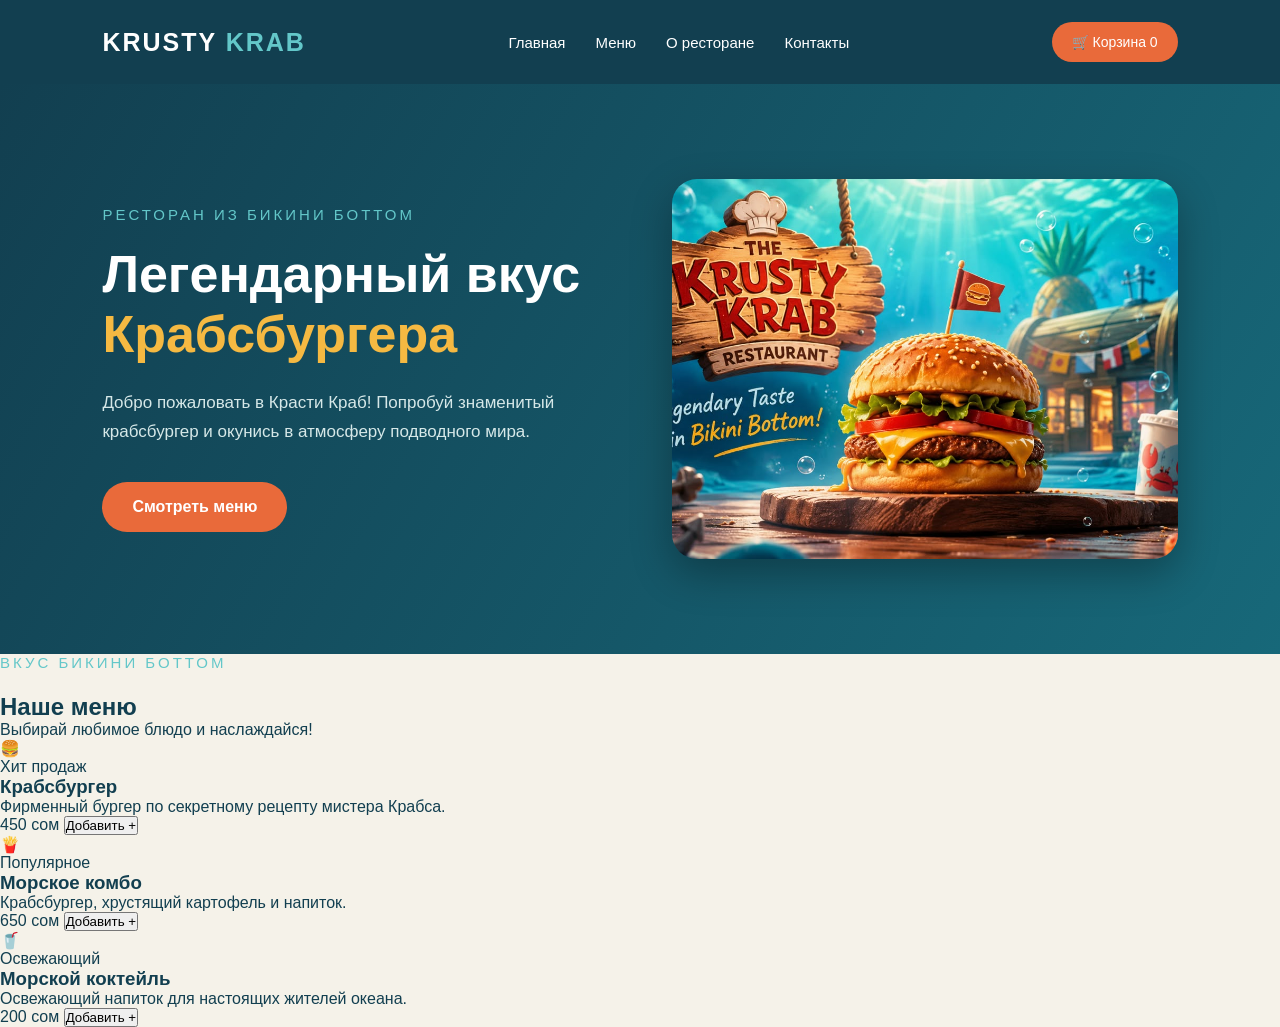
==== index.html @ 6814d585 "Update index.html" ====
<!DOCTYPE html>
<html lang="ru">
<head>
    <meta charset="UTF-8">
    <meta name="viewport" content="width=device-width, initial-scale=1.0">
    <title>Krusty Krab — Ресторан</title>

    <link rel="stylesheet" href="style.css">
</head>

<body>

    <!-- Шапка сайта -->
    <header class="site-header">

        <a href="#home" class="logo">
            KRUSTY <span>KRAB</span>
        </a>

        <nav class="main-nav">
            <a href="#home">Главная</a>
            <a href="#menu">Меню</a>
            <a href="#about">О ресторане</a>
            <a href="#contacts">Контакты</a>
        </nav>

        <a href="#cart" class="cart-link">
            🛒 Корзина <span>0</span>
        </a>

    </header>

    <!-- Главный экран -->
    <main>

        <section class="hero" id="home">

            <div class="hero-content">

                <p class="eyebrow">Ресторан из Бикини Боттом</p>

                <h1>
                    Легендарный вкус
                    <span>Крабсбургера</span>
                </h1>

                <p class="hero-description">
                    Добро пожаловать в Красти Краб!
                    Попробуй знаменитый крабсбургер
                    и окунись в атмосферу подводного мира.
                </p>

                <a href="#menu" class="hero-button">
                    Смотреть меню
                </a>

            </div>

            <div class="hero-visual">
                <img
                    src="WhatsApp Image 2026-11-06 at 10.32.50.jpeg"
                    alt="Крабсбургер ресторана Красти Краб"
                >
            </div>

        </section>
<!-- МЕНЮ РЕСТОРАНА -->
        <section class="menu-section" id="menu">

            <div class="section-heading">
                <p class="eyebrow">Вкус Бикини Боттом</p>
                <h2>Наше меню</h2>
                <p>Выбирай любимое блюдо и наслаждайся!</p>
            </div>

            <div class="menu-cards">

                <!-- Карточка 1 -->
                <div class="menu-card">
                    <div class="food-image">🍔</div>
                    <div class="food-info">
                        <span class="food-category">Хит продаж</span>
                        <h3>Крабсбургер</h3>
                        <p>Фирменный бургер по секретному рецепту мистера Крабса.</p>
                        <div class="food-bottom">
                            <span class="price">450 сом</span>
                            <button class="add-button">Добавить +</button>
                        </div>
                    </div>
                </div>

                <!-- Карточка 2 -->
                <div class="menu-card">
                    <div class="food-image">🍟</div>
                    <div class="food-info">
                        <span class="food-category">Популярное</span>
                        <h3>Морское комбо</h3>
                        <p>Крабсбургер, хрустящий картофель и напиток.</p>
                        <div class="food-bottom">
                            <span class="price">650 сом</span>
                            <button class="add-button">Добавить +</button>
                        </div>
                    </div>
                </div>

                <!-- Карточка 3 -->
                <div class="menu-card">
                    <div class="food-image">🥤</div>
                    <div class="food-info">
                        <span class="food-category">Освежающий</span>
                        <h3>Морской коктейль</h3>
                        <p>Освежающий напиток для настоящих жителей океана.</p>
                        <div class="food-bottom">
                            <span class="price">200 сом</span>
                            <button class="add-button">Добавить +</button>
                        </div>
                    </div>
                </div>

            </div>

        </section>
    </main>

</body>
</html>
---- style.css ----
/* ===== ОСНОВНЫЕ НАСТРОЙКИ ===== */

* {
    margin: 0;
    padding: 0;
    box-sizing: border-box;
}

html {
    scroll-behavior: smooth;
}

body {
    font-family: Arial, sans-serif;
    background-color: #f5f2e9;
    color: #123f50;
}

/* ===== ШАПКА САЙТА ===== */

.site-header {
    display: flex;
    align-items: center;
    justify-content: space-between;
    padding: 22px 8%;
    background-color: #123f50;
    gap: 30px;
}

.logo {
    color: #ffffff;
    font-size: 25px;
    font-weight: bold;
    text-decoration: none;
    letter-spacing: 2px;
}

.logo span {
    color: #63c7c9;
}

.main-nav {
    display: flex;
    gap: 30px;
}

.main-nav a {
    color: #ffffff;
    text-decoration: none;
    font-size: 15px;
    transition: color 0.3s;
}

.main-nav a:hover {
    color: #63c7c9;
}

.cart-link {
    background-color: #e96a3a;
    color: white;
    text-decoration: none;
    padding: 12px 20px;
    border-radius: 25px;
    font-size: 14px;
}

.cart-link:hover {
    background-color: #f5b942;
    color: #123f50;
}

/* ===== ГЛАВНЫЙ ЭКРАН ===== */

.hero {
    display: flex;
    align-items: center;
    justify-content: space-between;
    gap: 50px;
    padding: 75px 8%;
    min-height: 570px;
    background: linear-gradient(
        120deg,
        #123f50,
        #176879
    );
    color: white;
}

.hero-content {
    max-width: 520px;
}

.eyebrow {
    color: #63c7c9;
    font-size: 15px;
    text-transform: uppercase;
    letter-spacing: 3px;
    margin-bottom: 22px;
}

.hero-content h1 {
    font-size: 52px;
    line-height: 1.15;
    margin-bottom: 25px;
}

.hero-content h1 span {
    color: #f5b942;
}

.hero-description {
    color: #d6e8e8;
    font-size: 17px;
    line-height: 1.7;
    margin-bottom: 35px;
}

.hero-button {
    display: inline-block;
    background-color: #e96a3a;
    color: white;
    text-decoration: none;
    padding: 16px 30px;
    border-radius: 30px;
    font-size: 16px;
    font-weight: bold;
    transition: 0.3s;
}

.hero-button:hover {
    background-color: #f5b942;
    color: #123f50;
    transform: translateY(-3px);
}

/* ===== ИЗОБРАЖЕНИЕ ===== */

.hero-visual {
    flex: 1;
    max-width: 570px;
}

.hero-visual img {
    display: block;
    width: 100%;
    height: 380px;
    object-fit: cover;
    border-radius: 25px;
    box-shadow: 0 15px 40px rgba(0, 0, 0, 0.3);
}

/* ===== АДАПТАЦИЯ ДЛЯ ТЕЛЕФОНОВ ===== */

@media (max-width: 768px) {

    .site-header {
        flex-direction: column;
        padding: 20px;
    }

    .main-nav {
        flex-wrap: wrap;
        justify-content: center;
        gap: 15px;
    }

    .hero {
        flex-direction: column;
        text-align: center;
        padding: 50px 20px;
    }

    .hero-content h1 {
        font-size: 36px;
    }

    .hero-visual {
        width: 100%;
    }

    .hero-visual img {
        height: auto;
    }
}
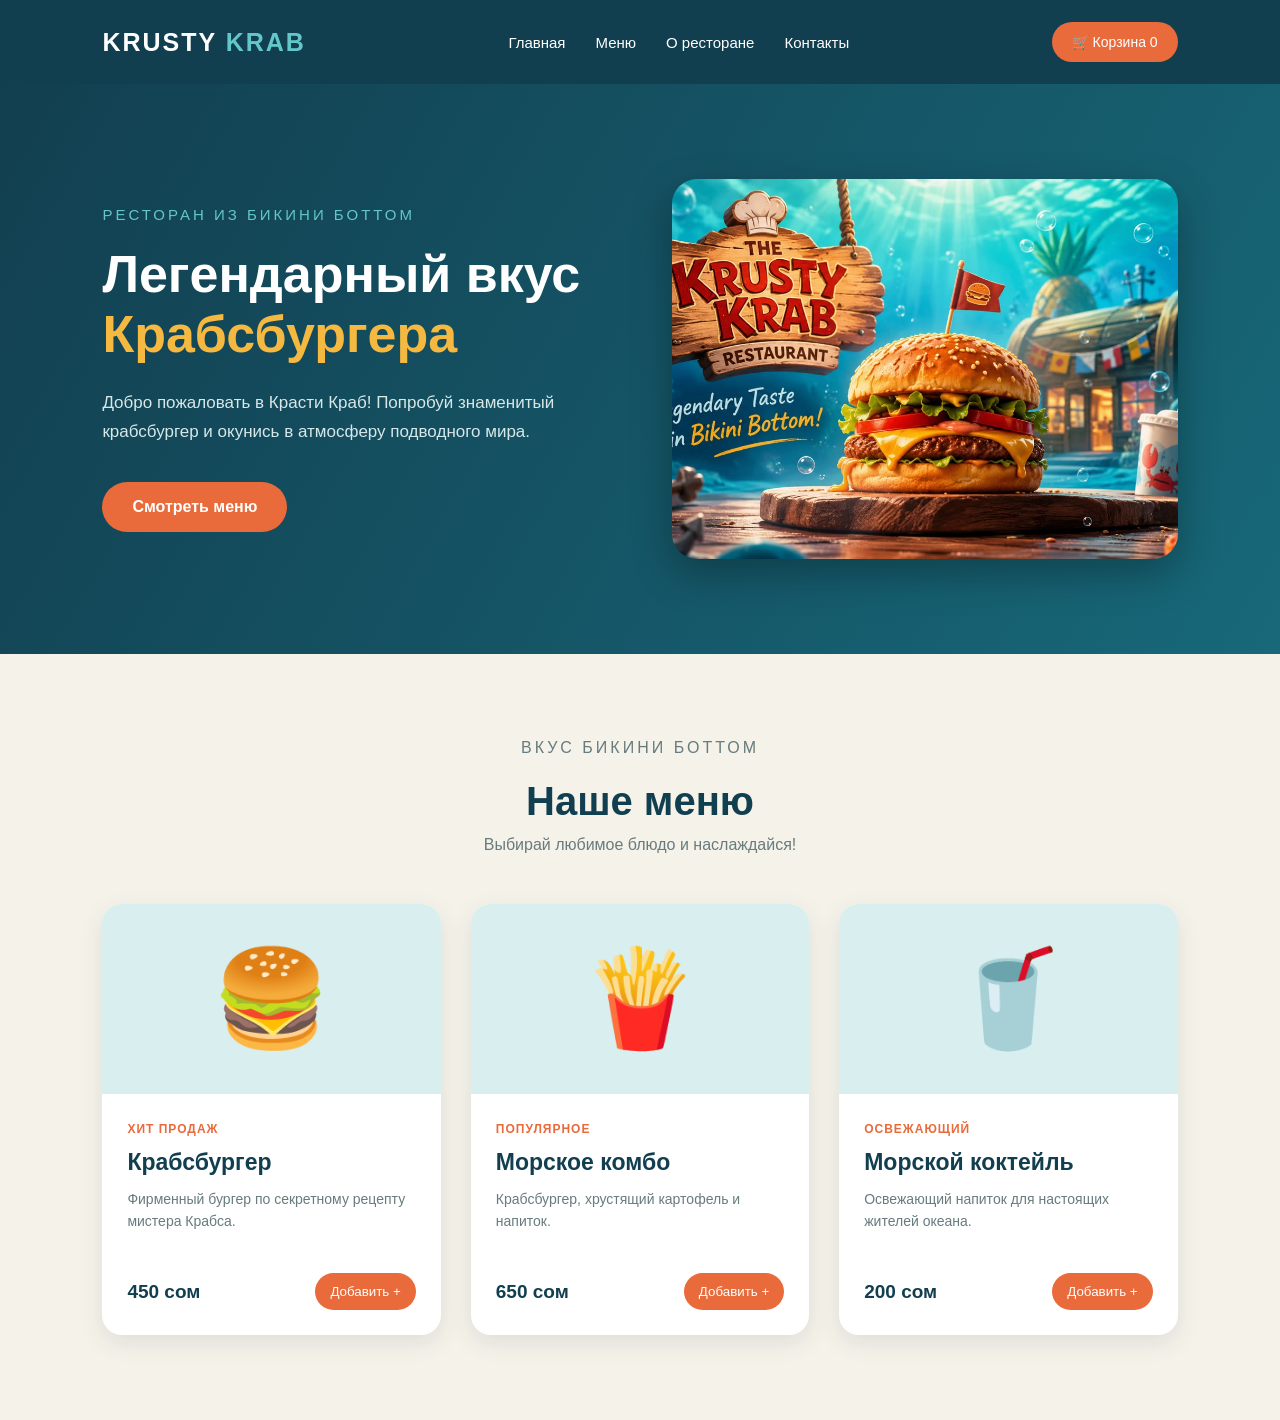
==== commit bd0ea7e1: "Update index.html" ====
--- a/index.html
+++ b/index.html
@@ -25,7 +25,7 @@
         </nav>
 
         <a href="#cart" class="cart-link">
-            🛒 Корзина <span>0</span>
+           🛒 Корзина <span id="cart-count">0</span>
         </a>
 
     </header>
@@ -121,6 +121,6 @@
 
         </section>
     </main>
-
+<script src="script.js"></script>
 </body>
 </html>
--- a/style.css
+++ b/style.css
@@ -182,3 +182,120 @@
         height: auto;
     }
 }
+/* ===== МЕНЮ РЕСТОРАНА ===== */
+
+.menu-section {
+    padding: 85px 8%;
+    background-color: #f5f2e9;
+}
+
+.section-heading {
+    text-align: center;
+    margin-bottom: 50px;
+}
+
+.section-heading h2 {
+    font-size: 40px;
+    color: #123f50;
+    margin: 12px 0;
+}
+
+.section-heading p {
+    color: #687b7e;
+    font-size: 16px;
+}
+
+/* Карточки */
+
+.menu-cards {
+    display: grid;
+    grid-template-columns: repeat(3, 1fr);
+    gap: 30px;
+}
+
+.menu-card {
+    background-color: white;
+    border-radius: 20px;
+    overflow: hidden;
+    box-shadow: 0 8px 25px rgba(18, 63, 80, 0.1);
+    transition: transform 0.3s, box-shadow 0.3s;
+}
+
+.menu-card:hover {
+    transform: translateY(-8px);
+    box-shadow: 0 15px 30px rgba(18, 63, 80, 0.18);
+}
+
+.food-image {
+    height: 190px;
+    display: flex;
+    justify-content: center;
+    align-items: center;
+    font-size: 95px;
+    background-color: #d9eeee;
+}
+
+.food-info {
+    padding: 25px;
+}
+
+.food-category {
+    color: #e96a3a;
+    font-size: 12px;
+    font-weight: bold;
+    text-transform: uppercase;
+    letter-spacing: 1px;
+}
+
+.food-info h3 {
+    font-size: 23px;
+    margin: 12px 0;
+    color: #123f50;
+}
+
+.food-info p {
+    color: #687b7e;
+    font-size: 14px;
+    line-height: 1.6;
+    min-height: 65px;
+}
+
+.food-bottom {
+    display: flex;
+    justify-content: space-between;
+    align-items: center;
+    gap: 10px;
+    margin-top: 20px;
+}
+
+.price {
+    color: #123f50;
+    font-size: 19px;
+    font-weight: bold;
+}
+
+.add-button {
+    background-color: #e96a3a;
+    color: white;
+    border: none;
+    padding: 11px 15px;
+    border-radius: 20px;
+    cursor: pointer;
+    transition: 0.3s;
+}
+
+.add-button:hover {
+    background-color: #123f50;
+}
+
+/* Адаптация меню для телефона */
+
+@media (max-width: 768px) {
+    .menu-cards {
+        grid-template-columns: 1fr;
+    }
+
+    .section-heading h2 {
+        font-size: 32px;
+    }
+}
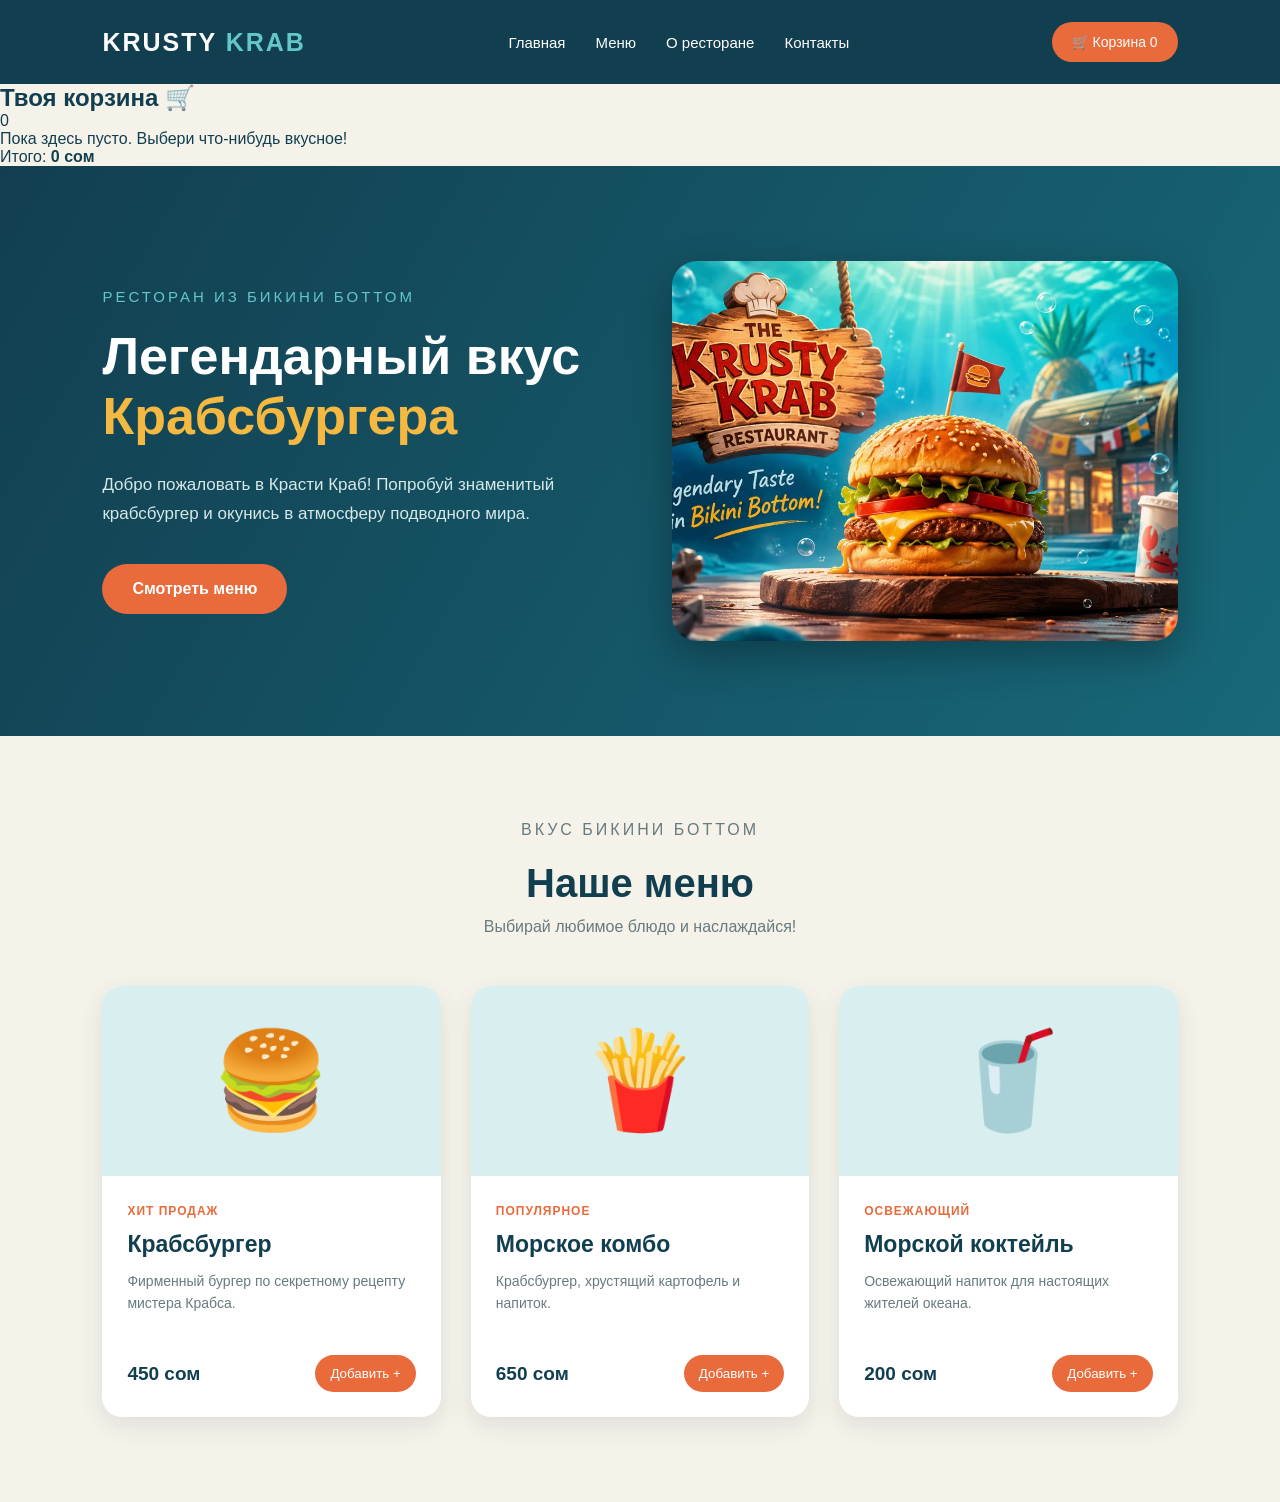
==== commit fd86eb0d: "Update index.html" ====
--- a/index.html
+++ b/index.html
@@ -29,7 +29,24 @@
         </a>
 
     </header>
+<!-- ВЫПАДАЮЩАЯ КОРЗИНА -->
+    <aside class="cart-panel" id="cart-panel">
 
+        <div class="cart-heading">
+            <h2>Твоя корзина 🛒</h2>
+            <span id="cart-panel-count">0</span>
+        </div>
+
+        <div id="cart-items">
+            <p class="empty-cart">Пока здесь пусто. Выбери что-нибудь вкусное!</p>
+        </div>
+
+        <div class="cart-total">
+            <span>Итого:</span>
+            <strong id="cart-total">0 сом</strong>
+        </div>
+
+    </aside>
     <!-- Главный экран -->
     <main>
 
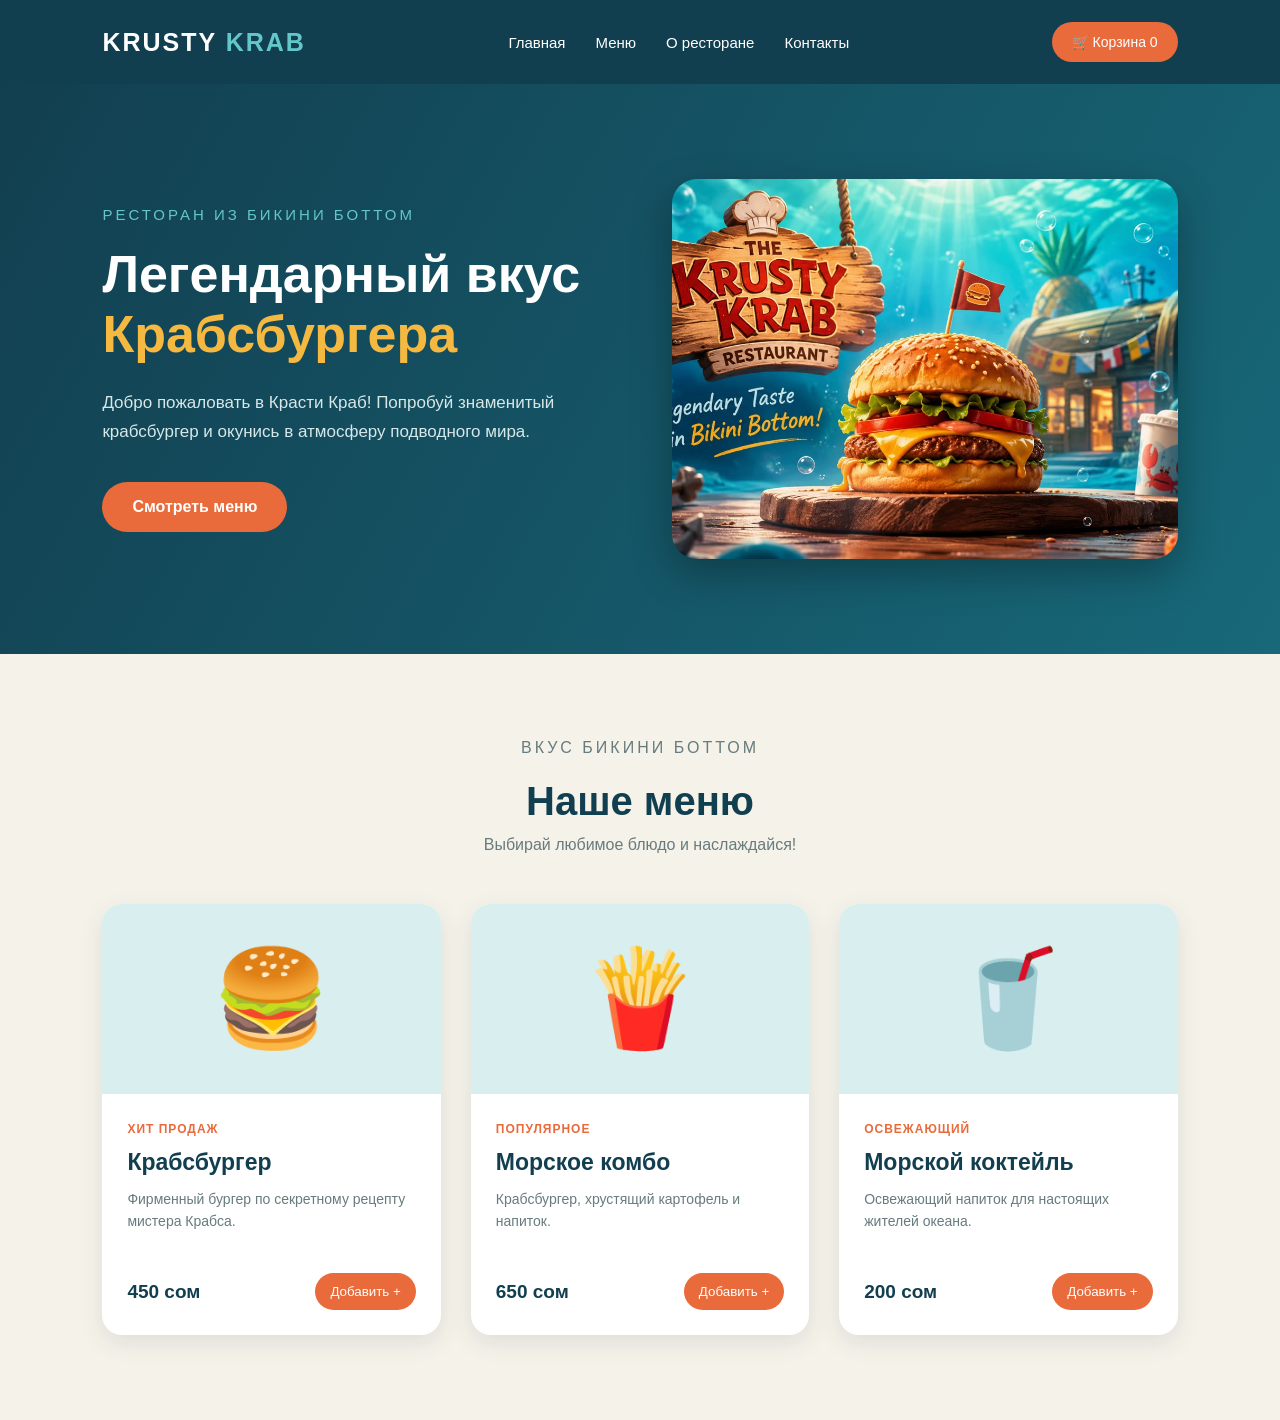
==== commit f47379cd: "Update index.html" ====
--- a/index.html
+++ b/index.html
@@ -24,7 +24,7 @@
             <a href="#contacts">Контакты</a>
         </nav>
 
-        <a href="#cart" class="cart-link">
+        <a href="#cart-panel" class="cart-link">
            🛒 Корзина <span id="cart-count">0</span>
         </a>
 
--- a/style.css
+++ b/style.css
@@ -299,3 +299,87 @@
         font-size: 32px;
     }
 }
+/* ===== КОРЗИНА ===== */
+
+.cart-panel {
+    display: none;
+    position: fixed;
+    top: 95px;
+    right: 5%;
+    width: 350px;
+    max-width: 90%;
+    padding: 25px;
+    background: white;
+    border-radius: 18px;
+    box-shadow: 0 10px 35px rgba(0, 0, 0, 0.2);
+    z-index: 1000;
+    color: #123f50;
+}
+
+.cart-panel.is-open {
+    display: block;
+}
+
+.cart-heading {
+    display: flex;
+    justify-content: space-between;
+    align-items: center;
+    margin-bottom: 20px;
+}
+
+.cart-heading h2 {
+    font-size: 21px;
+}
+
+.cart-heading span {
+    background: #e96a3a;
+    color: white;
+    padding: 6px 12px;
+    border-radius: 20px;
+}
+
+.cart-item {
+    display: flex;
+    justify-content: space-between;
+    align-items: center;
+    gap: 10px;
+    padding: 15px 0;
+    border-bottom: 1px solid #eeeeee;
+}
+
+.cart-item p {
+    color: #777777;
+    font-size: 13px;
+    margin-top: 5px;
+}
+
+.quantity-controls {
+    display: flex;
+    align-items: center;
+    gap: 10px;
+}
+
+.quantity-controls button {
+    width: 28px;
+    height: 28px;
+    border: none;
+    border-radius: 50%;
+    background: #63c7c9;
+    color: #123f50;
+    font-size: 18px;
+    cursor: pointer;
+}
+
+.cart-total {
+    display: flex;
+    justify-content: space-between;
+    margin-top: 20px;
+    padding-top: 15px;
+    border-top: 2px solid #eeeeee;
+    font-size: 18px;
+}
+
+.empty-cart {
+    color: #777777;
+    font-size: 14px;
+}
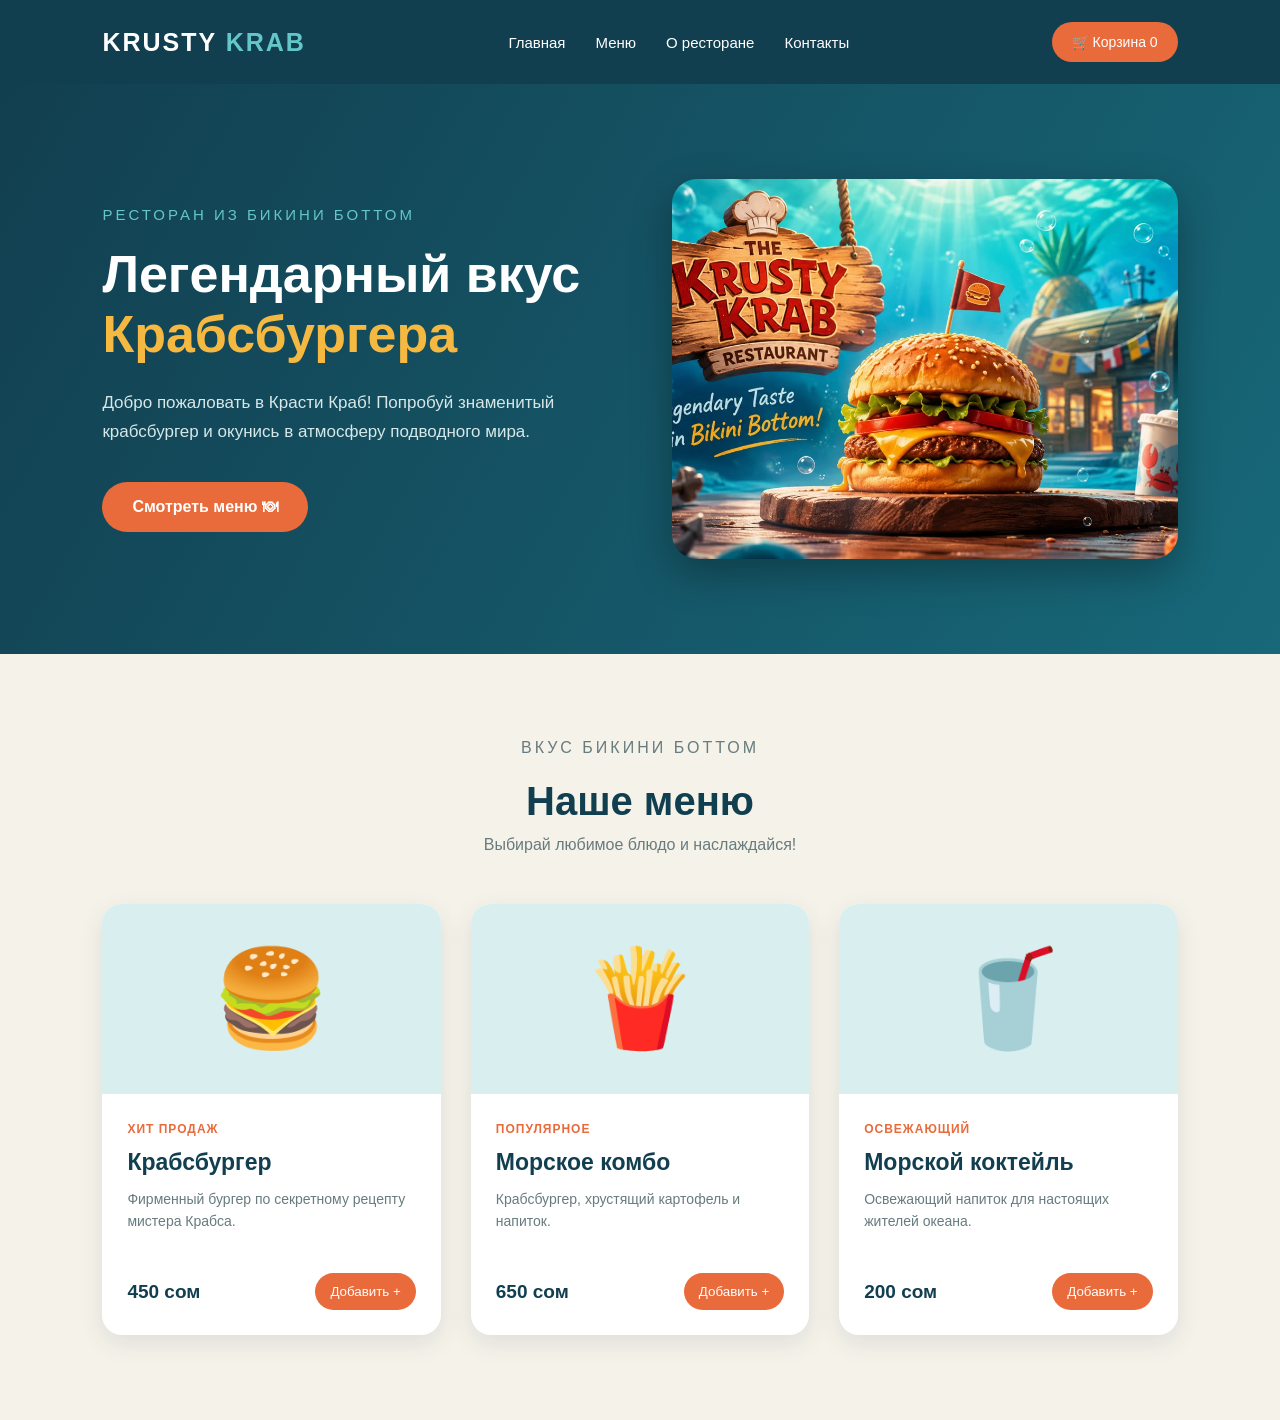
==== commit dc8a0af2: "Update index.html" ====
--- a/index.html
+++ b/index.html
@@ -68,7 +68,7 @@
                 </p>
 
                 <a href="#menu" class="hero-button">
-                    Смотреть меню
+                    Смотреть меню 🍽
                 </a>
 
             </div>
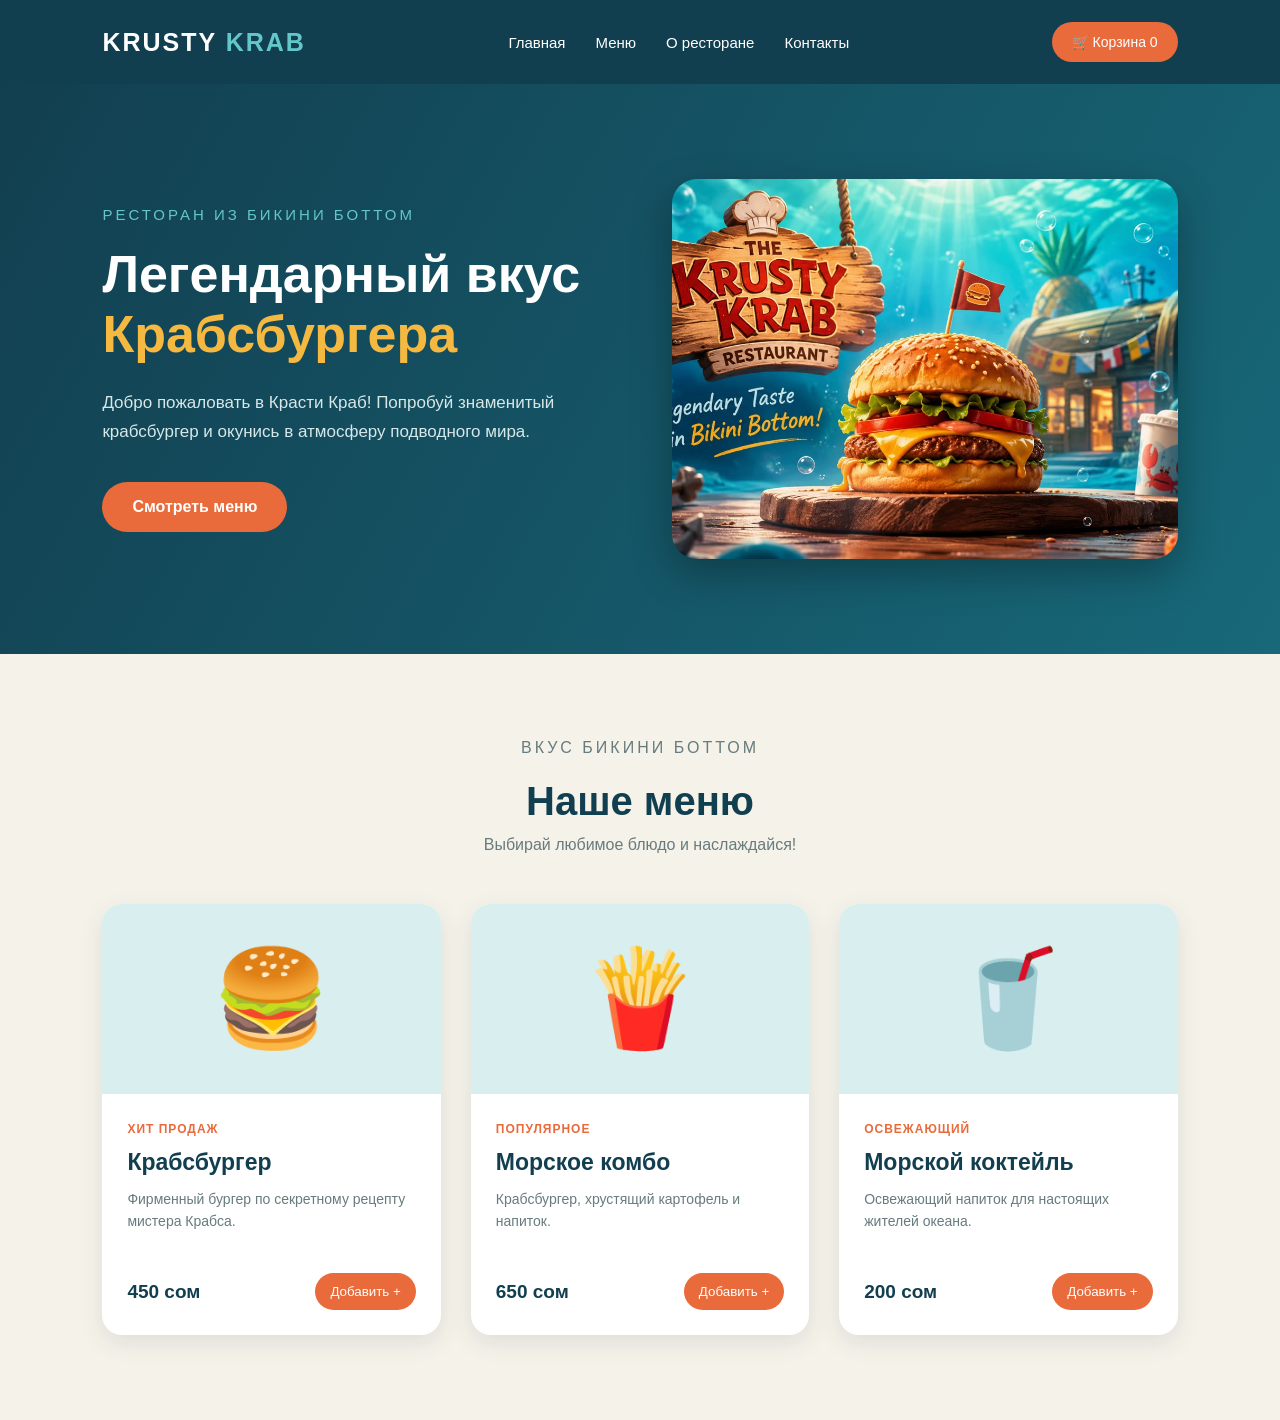
==== commit 5ca2e0ad: "Update index.html" ====
--- a/index.html
+++ b/index.html
@@ -68,7 +68,7 @@
                 </p>
 
                 <a href="#menu" class="hero-button">
-                    Смотреть меню 🍽
+                    Смотреть меню 
                 </a>
 
             </div>
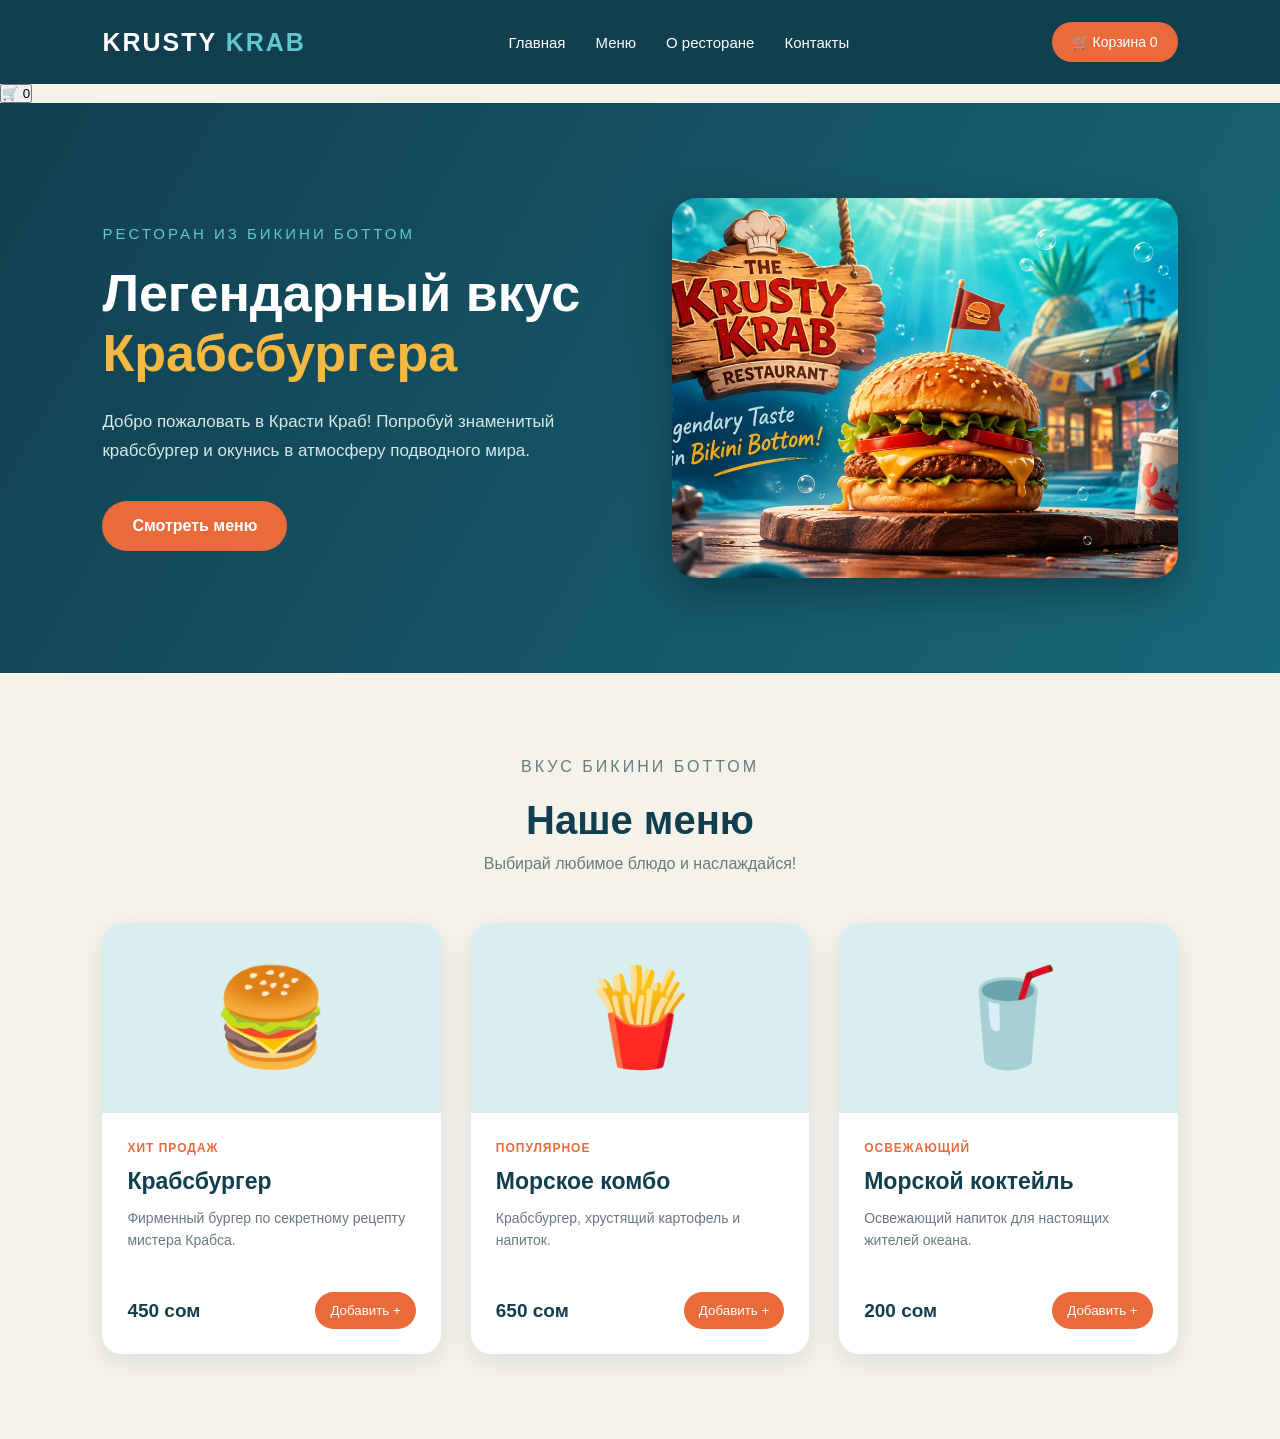
==== commit 682329a6: "Update index.html" ====
--- a/index.html
+++ b/index.html
@@ -29,24 +29,35 @@
         </a>
 
     </header>
-<!-- ВЫПАДАЮЩАЯ КОРЗИНА -->
-    <aside class="cart-panel" id="cart-panel">
+<aside class="cart-panel" id="cart-panel">
 
-        <div class="cart-heading">
-            <h2>Твоя корзина 🛒</h2>
+    <div class="cart-heading">
+        <h2>Твоя корзина 🛒</h2>
+
+        <div class="cart-heading-actions">
             <span id="cart-panel-count">0</span>
+            <button id="close-cart" class="close-cart">×</button>
         </div>
+    </div>
 
-        <div id="cart-items">
-            <p class="empty-cart">Пока здесь пусто. Выбери что-нибудь вкусное!</p>
-        </div>
+    <div id="cart-items">
+        <p class="empty-cart">Пока здесь пусто. Выбери что-нибудь вкусное!</p>
+    </div>
 
-        <div class="cart-total">
-            <span>Итого:</span>
-            <strong id="cart-total">0 сом</strong>
-        </div>
+    <div class="cart-total">
+        <span>Итого:</span>
+        <strong id="cart-total">0 сом</strong>
+    </div>
 
-    </aside>
+    <button id="clear-cart" class="clear-cart">
+        Очистить корзину
+    </button>
+
+</aside>
+    <button id="cart-toggle" class="cart-toggle">
+    🛒
+    <span id="cart-badge">0</span>
+</button>
     <!-- Главный экран -->
     <main>
 
--- a/style.css
+++ b/style.css
@@ -383,3 +383,40 @@
     color: #777777;
     font-size: 14px;
 }
+/* Компактная корзина */
+.cart-panel {
+    width: 300px;
+    max-height: 70vh;
+    overflow-y: auto;
+    padding: 18px;
+    top: 85px;
+    right: 20px;
+}
+
+/* Кнопки рядом со счётчиком */
+.cart-heading-actions {
+    display: flex;
+    align-items: center;
+    gap: 10px;
+}
+
+/* Крестик */
+.close-cart {
+    border: none;
+    background: transparent;
+    font-size: 25px;
+    color: #123f50;
+    cursor: pointer;
+}
+
+/* Очистка корзины */
+.clear-cart {
+    width: 100%;
+    margin-top: 15px;
+    padding: 10px;
+    border: none;
+    border-radius: 8px;
+    background: #e96a3a;
+    color: white;
+    cursor: pointer;
+}
